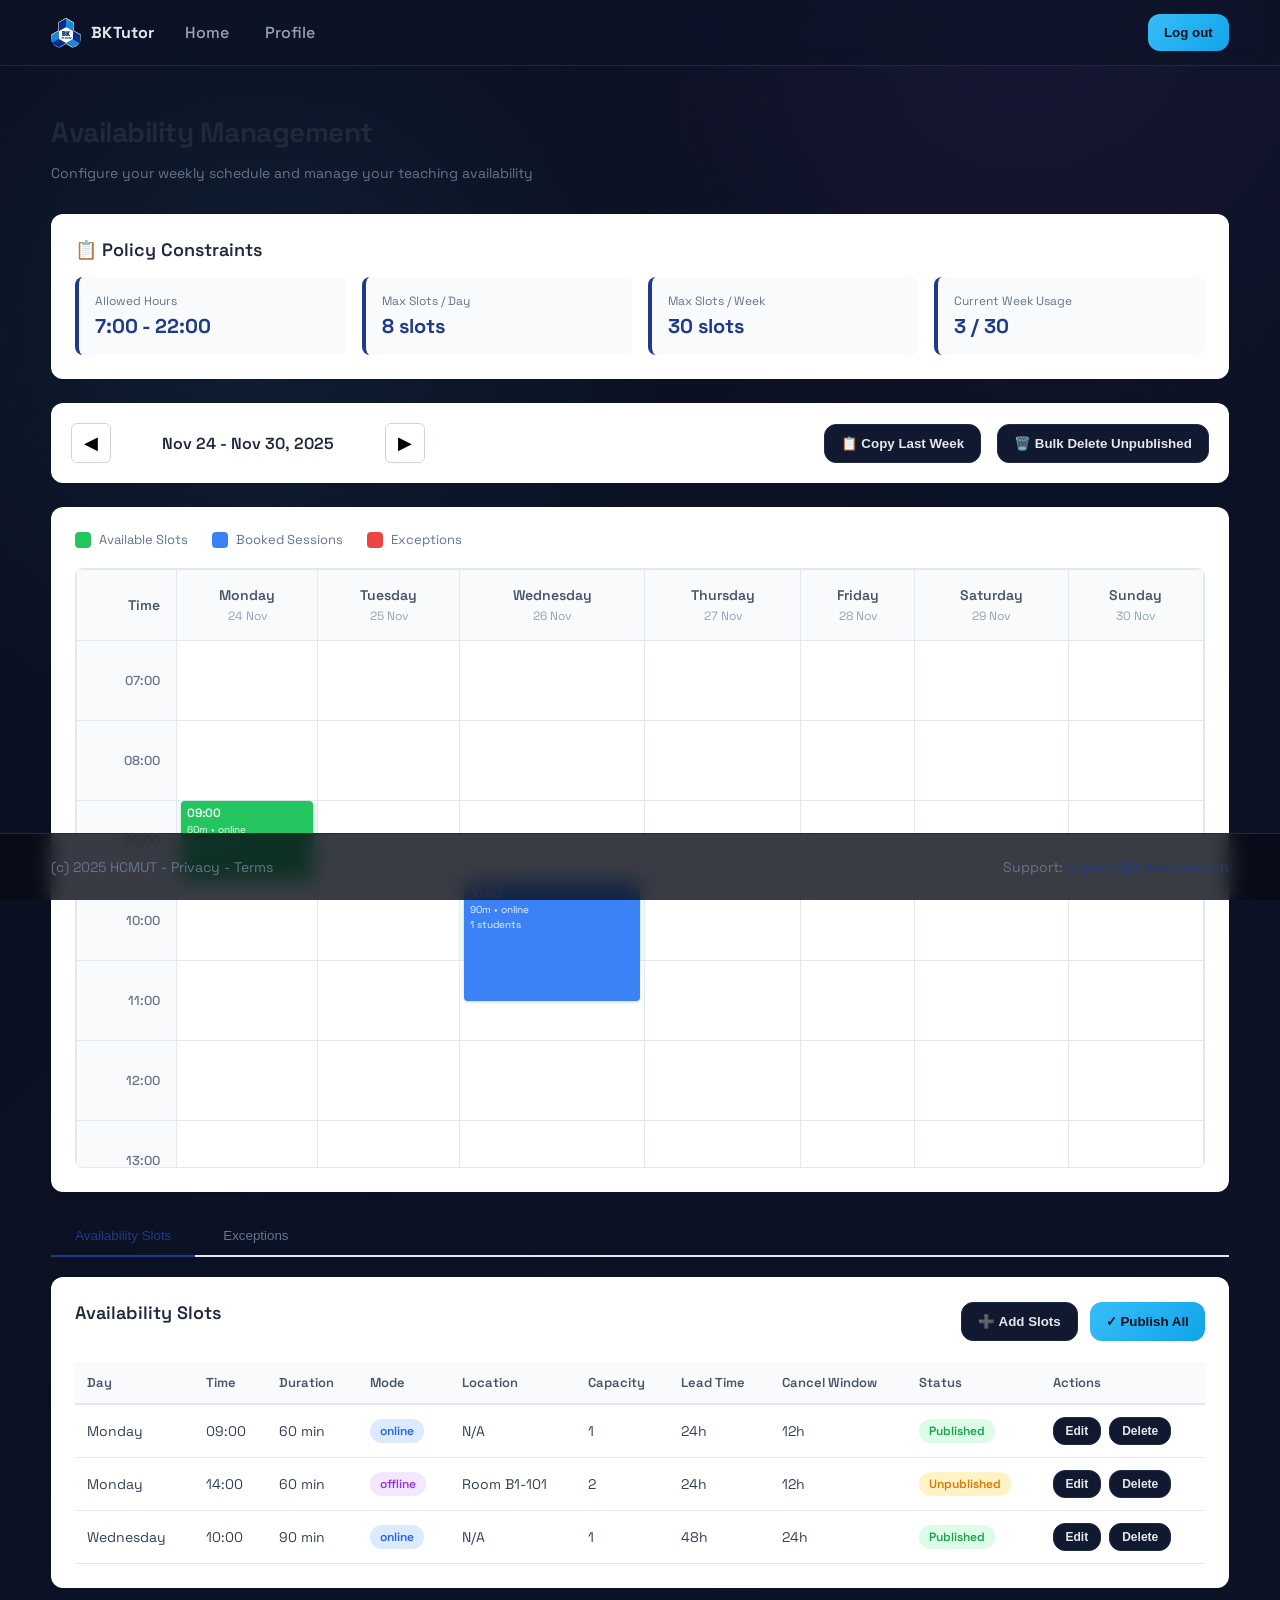
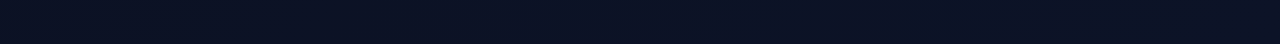
==== html/tutor_management_page.html @ eadf15f5 "add+fix" ====
<!DOCTYPE html>
<html lang="en">

<head>
    <meta charset="UTF-8">
    <meta name="viewport" content="width=device-width, initial-scale=1.0">
    <title>BKTutor | Profile</title>
    <link rel="stylesheet" href="/static/css/style.css">
    <link rel="stylesheet" href="/static/css/tutor_management_page.css">
</head>

<body>
    <header class="nav">
        <div class="container nav-inner">
            <a class="nav-brand" href="/student.html" aria-label="student Home">
                <img src="/static/images/hcmut.svg" alt="BKTutor">
                <span>BKTutor</span>
            </a>
            <nav class="nav-links">
                <a href="/student.html">Home</a>
                <a href="/profile.html" class="active">Profile</a>
            </nav>
            <div class="spacer"></div>
            <button id="logoutBtn" class="btn primary" type="button">Log out</button>
        </div>
    </header>
    <main>
        <div class="container">
            <div id="alertBox" class="alert"></div>

            <div class="page-header">
                <h1>Availability Management</h1>
                <p>Configure your weekly schedule and manage your teaching availability</p>
            </div>

            <!-- Policy Limits -->
            <div class="policy-card">
                <div class="policy-header">
                    📋 Policy Constraints
                </div>
                <div class="policy-grid">
                    <div class="policy-item">
                        <div class="label">Allowed Hours</div>
                        <div class="value">7:00 - 22:00</div>
                    </div>
                    <div class="policy-item">
                        <div class="label">Max Slots / Day</div>
                        <div class="value">8 slots</div>
                    </div>
                    <div class="policy-item">
                        <div class="label">Max Slots / Week</div>
                        <div class="value">30 slots</div>
                    </div>
                    <div class="policy-item" id="weekUsageItem">
                        <div class="label">Current Week Usage</div>
                        <div class="value" id="weekUsage">0 / 30</div>
                    </div>
                </div>
            </div>

            <!-- Week Controls -->
            <div class="week-controls">
                <div class="week-nav">
                    <button id="prevWeek">◀</button>
                    <div class="week-display" id="weekDisplay">Nov 25 - Dec 1, 2025</div>
                    <button id="nextWeek">▶</button>
                </div>
                <div class="spacer"></div>
                <button class="btn secondary" id="copyLastWeek">📋 Copy Last Week</button>
                <button class="btn danger" id="bulkDeleteUnpublished">🗑️ Bulk Delete Unpublished</button>
            </div>

            <!-- Calendar -->
            <div class="calendar-card">
                <div class="calendar-legend">
                    <div class="legend-item">
                        <div class="legend-color available"></div>
                        <span>Available Slots</span>
                    </div>
                    <div class="legend-item">
                        <div class="legend-color booked"></div>
                        <span>Booked Sessions</span>
                    </div>
                    <div class="legend-item">
                        <div class="legend-color exception"></div>
                        <span>Exceptions</span>
                    </div>
                </div>
                <div id="calendarContainer"></div>
            </div>

            <!-- Tabs -->
            <div class="tabs">
                <button class="tab active" data-tab="availability">Availability Slots</button>
                <button class="tab" data-tab="exceptions">Exceptions</button>
            </div>

            <!-- Availability Slots Table -->
            <div class="tab-content active" id="availabilityTab">
                <div class="slots-table-card">
                    <div class="table-header">
                        <h2>Availability Slots</h2>
                        <div class="table-actions">
                            <button class="btn success" id="addSlotBtn">➕ Add Slots</button>
                            <button class="btn primary" id="publishAllBtn">✓ Publish All</button>
                        </div>
                    </div>
                    <table id="slotsTable">
                        <thead>
                            <tr>
                                <th>Day</th>
                                <th>Time</th>
                                <th>Duration</th>
                                <th>Mode</th>
                                <th>Location</th>
                                <th>Capacity</th>
                                <th>Lead Time</th>
                                <th>Cancel Window</th>
                                <th>Status</th>
                                <th>Actions</th>
                            </tr>
                        </thead>
                        <tbody id="slotsTableBody">
                            <tr>
                                <td colspan="10" style="text-align: center; padding: 40px; color: #64748b;">
                                    No availability slots configured for this week
                                </td>
                            </tr>
                        </tbody>
                    </table>
                </div>
            </div>

            <!-- Exceptions Tab -->
            <div class="tab-content" id="exceptionsTab">
                <div class="slots-table-card">
                    <div class="table-header">
                        <h2>Blackout Dates & Exceptions</h2>
                        <button class="btn success" id="addExceptionBtn">➕ Add Exception</button>
                    </div>
                    <table id="exceptionsTable">
                        <thead>
                            <tr>
                                <th>Date/Time</th>
                                <th>Reason</th>
                                <th>Actions</th>
                            </tr>
                        </thead>
                        <tbody id="exceptionsTableBody">
                            <tr>
                                <td colspan="3" style="text-align: center; padding: 40px; color: #64748b;">
                                    No exceptions configured
                                </td>
                            </tr>
                        </tbody>
                    </table>
                </div>
            </div>
        </div>
    </main>

    <!-- Add/Edit Slot Modal -->
    <div id="slotModal" class="modal">
        <div class="modal-content">
            <div class="modal-header">Add Availability Slot</div>
            <form id="slotForm">
                <div class="form-group">
                    <label>Recurrence Type</label>
                    <select id="recurrence">
                        <option value="once">One-time</option>
                        <option value="weekly">Weekly Recurring</option>
                    </select>
                </div>
                <div class="form-row">
                    <div class="form-group">
                        <label>Day</label>
                        <select id="slotDay" required>
                            <option value="">Select day</option>
                            <option value="Monday">Monday</option>
                            <option value="Tuesday">Tuesday</option>
                            <option value="Wednesday">Wednesday</option>
                            <option value="Thursday">Thursday</option>
                            <option value="Friday">Friday</option>
                            <option value="Saturday">Saturday</option>
                            <option value="Sunday">Sunday</option>
                        </select>
                    </div>
                    <div class="form-group">
                        <label>Date (if one-time)</label>
                        <input type="date" id="slotDate">
                    </div>
                </div>
                <div class="form-row">
                    <div class="form-group">
                        <label>Start Time</label>
                        <input type="time" id="startTime" required>
                    </div>
                    <div class="form-group">
                        <label>Duration (minutes)</label>
                        <select id="duration" required>
                            <option value="30">30 min</option>
                            <option value="60" selected>60 min</option>
                            <option value="90">90 min</option>
                            <option value="120">120 min</option>
                        </select>
                    </div>
                </div>
                <div class="form-row">
                    <div class="form-group">
                        <label>Mode</label>
                        <select id="mode" required>
                            <option value="online">Online</option>
                            <option value="offline">Offline</option>
                        </select>
                    </div>
                    <div class="form-group">
                        <label>Capacity</label>
                        <input type="number" id="capacity" value="1" min="1" max="10" required>
                    </div>
                </div>
                <div class="form-group">
                    <label>Location (for offline mode)</label>
                    <input type="text" id="location" placeholder="e.g., Room B1-101">
                </div>
                <div class="form-row">
                    <div class="form-group">
                        <label>Lead Time (hours)</label>
                        <input type="number" id="leadTime" value="24" min="1" required>
                    </div>
                    <div class="form-group">
                        <label>Cancel Window (hours)</label>
                        <input type="number" id="cancelWindow" value="12" min="1" required>
                    </div>
                </div>
                <div class="modal-footer">
                    <button type="button" class="btn secondary" id="cancelSlotBtn">Cancel</button>
                    <button type="submit" class="btn success">Save Slot</button>
                </div>
            </form>
        </div>
    </div>

    <!-- Add Exception Modal -->
    <div id="exceptionModal" class="modal">
        <div class="modal-content">
            <div class="modal-header">Add Exception</div>
            <form id="exceptionForm">
                <div class="form-row">
                    <div class="form-group">
                        <label>Start Date</label>
                        <input type="date" id="exceptionStartDate" required>
                    </div>
                    <div class="form-group">
                        <label>End Date</label>
                        <input type="date" id="exceptionEndDate" required>
                    </div>
                </div>
                <div class="form-row">
                    <div class="form-group">
                        <label>Start Time (optional)</label>
                        <input type="time" id="exceptionStartTime">
                    </div>
                    <div class="form-group">
                        <label>End Time (optional)</label>
                        <input type="time" id="exceptionEndTime">
                    </div>
                </div>
                <div class="form-group">
                    <label>Reason</label>
                    <textarea id="exceptionReason" rows="3" placeholder="e.g., Holiday, Conference, etc."></textarea>
                </div>
                <div class="modal-footer">
                    <button type="button" class="btn secondary" id="cancelExceptionBtn">Cancel</button>
                    <button type="submit" class="btn success">Save Exception</button>
                </div>
            </form>
        </div>
    </div>
    <footer class="footer">
        <div class="container" style="display: flex; gap: 16px; flex-wrap: wrap; justify-content: space-between;">
            <div>(c) 2025 HCMUT - Privacy - Terms</div>
            <div>Support: <a href="mailto:support@hcmut.edu.vn">support@hcmut.edu.vn</a></div>
        </div>
    </footer>
    <script src="/static/js/tutor_management_page.js"></script>
</body>

</html>
---- static/css/style.css ----
@import url("https://fonts.googleapis.com/css2?family=Space+Grotesk:wght@400;500;600;700&display=swap");

:root {
    --bg: #0b1021;
    --bg-2: #0f162c;
    --surface: #10192f;
    --surface-2: #0f172a;
    --border: #1f2a44;
    --text: #e5e7eb;
    --muted: #9ca3af;
    --accent: #38bdf8;
    --accent-2: #a855f7;
    --success: #22c55e;
    --error: #ef4444;
    --shadow: 0 20px 70px rgba(0, 0, 0, 0.35);

}

*,
*::before,
*::after {
    box-sizing: border-box;
}

body {
    margin: 0;
    min-height: 100vh;
    color: var(--text);
    font-family: "Space Grotesk", "Segoe UI", system-ui, sans-serif;
    background: radial-gradient(circle at 20% 20%, rgba(56, 189, 248, 0.08), transparent 25%),
        radial-gradient(circle at 80% 0%, rgba(168, 85, 247, 0.08), transparent 25%),
        linear-gradient(135deg, var(--bg) 0%, #0c1327 100%);
}

a {
    color: var(--accent);
    text-decoration: none;
}

img {
    max-width: 100%;
    display: block;
}

.container {
    width: min(1200px, 92vw);
    margin: 0 auto;
}

.nav {
    position: sticky;
    top: 0;
    z-index: 20;
    backdrop-filter: blur(12px);
    background: rgba(12, 19, 39, 0.75);
    border-bottom: 1px solid var(--border);
}

.nav-inner {
    display: flex;
    align-items: center;
    gap: 20px;
    padding: 14px 0;
}

.nav-brand {
    display: inline-flex;
    align-items: center;
    gap: 10px;
    font-weight: 700;
    color: var(--text);
    letter-spacing: 0.2px;
}

.nav-brand img {
    width: 30px;
    height: 30px;
    border-radius: 10px;
}

.nav-links {
    display: flex;
    gap: 16px;
    align-items: center;
}

.nav-links a {
    color: var(--muted);
    font-weight: 500;
    padding: 8px 10px;
    border-radius: 8px;
    transition: color 150ms ease, background 150ms ease;
}

.nav-links a:hover {
    color: var(--text);
    background: rgba(255, 255, 255, 0.04);
}

.spacer {
    flex: 1;
}

.btn {
    display: inline-flex;
    align-items: center;
    justify-content: center;
    gap: 8px;
    padding: 11px 16px;
    border-radius: 12px;
    font-weight: 600;
    border: 1px solid var(--border);
    background: var(--surface);
    color: var(--text);
    cursor: pointer;
    transition: transform 150ms ease, box-shadow 150ms ease, border-color 150ms ease;
    white-space: nowrap;
}

.btn:hover {
    transform: translateY(-1px);
    border-color: rgba(255, 255, 255, 0.08);
    box-shadow: var(--shadow);
}

.btn.primary {
    background: linear-gradient(135deg, var(--accent) 0%, #0ea5e9 100%);
    border: none;
    color: #0b1021;
}

.btn.ghost {
    background: rgba(255, 255, 255, 0.03);
}


h1 {
    font-size: clamp(32px, 5vw, 48px);
    margin: 16px 0 12px;
    letter-spacing: -0.5px;
}

h2 {
    font-size: clamp(26px, 4vw, 34px);
    margin: 0 0 18px;
}


.footer {
    position: fixed;
    bottom: 0;
    left: 0;
    width: 100%;
    border-top: 1px solid var(--border);
    padding: 24px 0;
    background: rgba(9, 12, 22, 0.8);
    backdrop-filter: blur(10px);

}

.footer a {
    color: var(--text);
}
---- static/css/tutor_management_page.css ----
main {
    flex: 1;
    padding: 32px 24px;
}

.page-header {
    margin-bottom: 32px;
}

.page-header h1 {
    font-size: 28px;
    color: #1e293b;
    margin-bottom: 8px;
}

.page-header p {
    color: #64748b;
    font-size: 14px;
}

.policy-card {
    background: white;
    border-radius: 12px;
    padding: 24px;
    margin-bottom: 24px;
    box-shadow: 0 1px 3px rgba(0, 0, 0, 0.1);
}

.policy-header {
    font-size: 18px;
    font-weight: 600;
    color: #1e293b;
    margin-bottom: 16px;
    display: flex;
    align-items: center;
    gap: 8px;
}

.policy-grid {
    display: grid;
    grid-template-columns: repeat(auto-fit, minmax(200px, 1fr));
    gap: 16px;
}

.policy-item {
    padding: 16px;
    background: #f8fafc;
    border-radius: 8px;
    border-left: 4px solid #1e3a8a;
}

.policy-item .label {
    font-size: 12px;
    color: #64748b;
    margin-bottom: 4px;
}

.policy-item .value {
    font-size: 20px;
    font-weight: 700;
    color: #1e3a8a;
}

.policy-item.warning {
    border-left-color: #f59e0b;
}

.policy-item.warning .value {
    color: #f59e0b;
}

.policy-item.danger {
    border-left-color: #dc2626;
}

.policy-item.danger .value {
    color: #dc2626;
}

.week-controls {
    background: white;
    border-radius: 12px;
    padding: 20px;
    margin-bottom: 24px;
    box-shadow: 0 1px 3px rgba(0, 0, 0, 0.1);
    display: flex;
    align-items: center;
    gap: 16px;
    flex-wrap: wrap;
}

.week-nav {
    display: flex;
    align-items: center;
    gap: 12px;
}

.week-nav button {
    padding: 8px 12px;
    background: white;
    border: 1px solid #cbd5e1;
    border-radius: 6px;
    cursor: pointer;
    font-size: 18px;
    transition: all 0.2s;
}

.week-nav button:hover {
    background: #f1f5f9;
}

.week-display {
    font-size: 16px;
    font-weight: 600;
    color: #1e293b;
    min-width: 250px;
    text-align: center;
}

.calendar-card {
    background: white;
    border-radius: 12px;
    padding: 24px;
    margin-bottom: 24px;
    box-shadow: 0 1px 3px rgba(0, 0, 0, 0.1);
}

.calendar-legend {
    display: flex;
    gap: 24px;
    margin-bottom: 20px;
    flex-wrap: wrap;
}

.legend-item {
    display: flex;
    align-items: center;
    gap: 8px;
    font-size: 13px;
    color: #64748b;
}

.legend-color {
    width: 16px;
    height: 16px;
    border-radius: 4px;
}

.legend-color.available {
    background: #22c55e;
}

.legend-color.booked {
    background: #3b82f6;
}

.legend-color.exception {
    background: #ef4444;
}

.calendar {
    width: 100%;
    border-collapse: collapse;
    background: white;
}

.calendar-wrapper {
    max-height: 600px;
    overflow-y: auto;
    border: 1px solid #e2e8f0;
    border-radius: 8px;
}

.calendar th {
    background: #f8fafc;
    padding: 16px 8px;
    text-align: center;
    font-weight: 600;
    font-size: 14px;
    color: #475569;
    border: 1px solid #e2e8f0;
    position: sticky;
    top: 0;
    z-index: 10;
}

.calendar th.time-header {
    width: 100px;
    text-align: right;
    padding-right: 16px;
}

.calendar td {
    border: 1px solid #e2e8f0;
    min-height: 80px;
    height: 80px;
    vertical-align: top;
    position: relative;
    background: white;
    padding: 4px;
}

.calendar td.time-cell {
    text-align: right;
    padding-right: 16px;
    font-size: 13px;
    color: #64748b;
    background: #f8fafc;
    font-weight: 500;
    vertical-align: middle;
    position: sticky;
    left: 0;
    z-index: 5;
}

.calendar td.day-cell {
    cursor: pointer;
    transition: background 0.2s;
    position: relative;
}

.calendar td.day-cell:hover {
    background: #f8fafc;
}

.calendar td.day-cell.disabled {
    background: #f1f5f9;
    cursor: not-allowed;
}

.calendar td.day-cell.has-slots {
    background: #f0fdf4;
}

.slot {
    position: absolute;
    left: 4px;
    right: 4px;
    background: #22c55e;
    color: white;
    border-radius: 4px;
    padding: 6px 8px;
    font-size: 11px;
    cursor: pointer;
    transition: all 0.2s;
    overflow: hidden;
    box-shadow: 0 1px 3px rgba(0, 0, 0, 0.2);
    z-index: 2;
}

.slot:hover {
    background: #16a34a;
    box-shadow: 0 2px 6px rgba(0, 0, 0, 0.3);
    z-index: 3;
}

.slot.booked {
    background: #3b82f6;
}

.slot.booked:hover {
    background: #2563eb;
}

.slot.exception {
    background: #ef4444;
}

.slot.exception:hover {
    background: #dc2626;
}

.slot .slot-time {
    font-weight: 600;
    font-size: 12px;
}

.slot .slot-details {
    font-size: 10px;
    margin-top: 2px;
    opacity: 0.9;
}

.slot {
    background: #22c55e;
    color: white;
    border-radius: 4px;
    padding: 4px 6px;
    font-size: 11px;
    margin-bottom: 2px;
    cursor: pointer;
    transition: all 0.2s;
}

.slot:hover {
    background: #16a34a;
}

.slot.booked {
    background: #3b82f6;
}

.slot.booked:hover {
    background: #2563eb;
}

.slot.exception {
    background: #ef4444;
}

.slot.exception:hover {
    background: #dc2626;
}

.slots-table-card {
    background: white;
    border-radius: 12px;
    padding: 24px;
    margin-bottom: 24px;
    box-shadow: 0 1px 3px rgba(0, 0, 0, 0.1);
}

.table-header {
    display: flex;
    justify-content: space-between;
    align-items: center;
    margin-bottom: 20px;
}

.table-header h2 {
    font-size: 18px;
    font-weight: 600;
    color: #1e293b;
}

.table-actions {
    display: flex;
    gap: 12px;
}

table {
    width: 100%;
    border-collapse: collapse;
}

thead {
    background: #f8fafc;
}

th {
    padding: 12px;
    text-align: left;
    font-size: 13px;
    font-weight: 600;
    color: #475569;
    border-bottom: 2px solid #e2e8f0;
}

td {
    padding: 12px;
    border-bottom: 1px solid #e2e8f0;
    font-size: 14px;
    color: #334155;
}

.badge {
    display: inline-block;
    padding: 4px 10px;
    border-radius: 12px;
    font-size: 12px;
    font-weight: 600;
}

.badge.published {
    background: #dcfce7;
    color: #16a34a;
}

.badge.unpublished {
    background: #fef3c7;
    color: #d97706;
}

.badge.online {
    background: #dbeafe;
    color: #2563eb;
}

.badge.offline {
    background: #f3e8ff;
    color: #9333ea;
}

.action-buttons {
    display: flex;
    gap: 8px;
}

.action-buttons button {
    padding: 6px 12px;
    font-size: 12px;
}

.modal {
    display: none;
    position: fixed;
    top: 0;
    left: 0;
    width: 100%;
    height: 100%;
    background: rgba(0, 0, 0, 0.5);
    z-index: 1000;
    align-items: center;
    justify-content: center;
}

.modal.active {
    display: flex;
}

.modal-content {
    background: white;
    border-radius: 12px;
    padding: 32px;
    max-width: 600px;
    width: 90%;
    max-height: 90vh;
    overflow-y: auto;
}

.modal-header {
    font-size: 20px;
    font-weight: 600;
    margin-bottom: 24px;
    color: #1e293b;
}

.form-group {
    margin-bottom: 20px;
}

.form-group label {
    display: block;
    margin-bottom: 8px;
    font-weight: 500;
    color: #334155;
    font-size: 14px;
}

.form-group input,
.form-group select,
.form-group textarea {
    width: 100%;
    padding: 10px 12px;
    border: 1px solid #cbd5e1;
    border-radius: 6px;
    font-size: 14px;
    transition: border 0.2s;
}

.form-group input:focus,
.form-group select:focus,
.form-group textarea:focus {
    outline: none;
    border-color: #1e3a8a;
}

.form-row {
    display: grid;
    grid-template-columns: 1fr 1fr;
    gap: 16px;
}

.checkbox-group {
    display: flex;
    align-items: center;
    gap: 8px;
}

.checkbox-group input[type="checkbox"] {
    width: auto;
}

.modal-footer {
    display: flex;
    gap: 12px;
    justify-content: flex-end;
    margin-top: 24px;
    padding-top: 24px;
    border-top: 1px solid #e2e8f0;
}

.alert {
    padding: 12px 16px;
    border-radius: 8px;
    margin-bottom: 20px;
    display: none;
}

.alert.active {
    display: block;
}

.alert.success {
    background: #dcfce7;
    color: #166534;
    border: 1px solid #bbf7d0;
}

.alert.error {
    background: #fee2e2;
    color: #991b1b;
    border: 1px solid #fecaca;
}

.alert.warning {
    background: #fef3c7;
    color: #92400e;
    border: 1px solid #fde68a;
}

.footer {
    background: rgba(9, 12, 22, 0.8);
    /* border-top: 1px solid #e5e7eb; */
    padding: 24px;
    margin-top: auto;
    color: #64748b;
    font-size: 14px;
    z-index: 10;
}

.footer a {
    color: #1e3a8a;
    text-decoration: none;
}

.footer a:hover {
    text-decoration: underline;
}

.tabs {
    display: flex;
    gap: 4px;
    margin-bottom: 20px;
    border-bottom: 2px solid #e2e8f0;
}

.tab {
    padding: 12px 24px;
    background: none;
    border: none;
    cursor: pointer;
    font-weight: 500;
    color: #64748b;
    border-bottom: 2px solid transparent;
    margin-bottom: -2px;
    transition: all 0.2s;
}

.tab:hover {
    color: #1e3a8a;
}

.tab.active {
    color: #1e3a8a;
    border-bottom-color: #1e3a8a;
}

.tab-content {
    display: none;
}

.tab-content.active {
    display: block;
}

.loading {
    text-align: center;
    padding: 40px;
    color: #64748b;
}

.spinner {
    border: 3px solid #f3f4f6;
    border-top: 3px solid #1e3a8a;
    border-radius: 50%;
    width: 40px;
    height: 40px;
    animation: spin 1s linear infinite;
    margin: 0 auto 16px;
}

@keyframes spin {
    0% {
        transform: rotate(0deg);
    }

    100% {
        transform: rotate(360deg);
    }
}

@media (max-width: 768px) {
    .policy-grid {
        grid-template-columns: 1fr;
    }

    .week-controls {
        flex-direction: column;
    }

    .calendar {
        font-size: 11px;
    }

    .form-row {
        grid-template-columns: 1fr;
    }

    table {
        font-size: 12px;
    }

    th,
    td {
        padding: 8px 4px;
    }
}
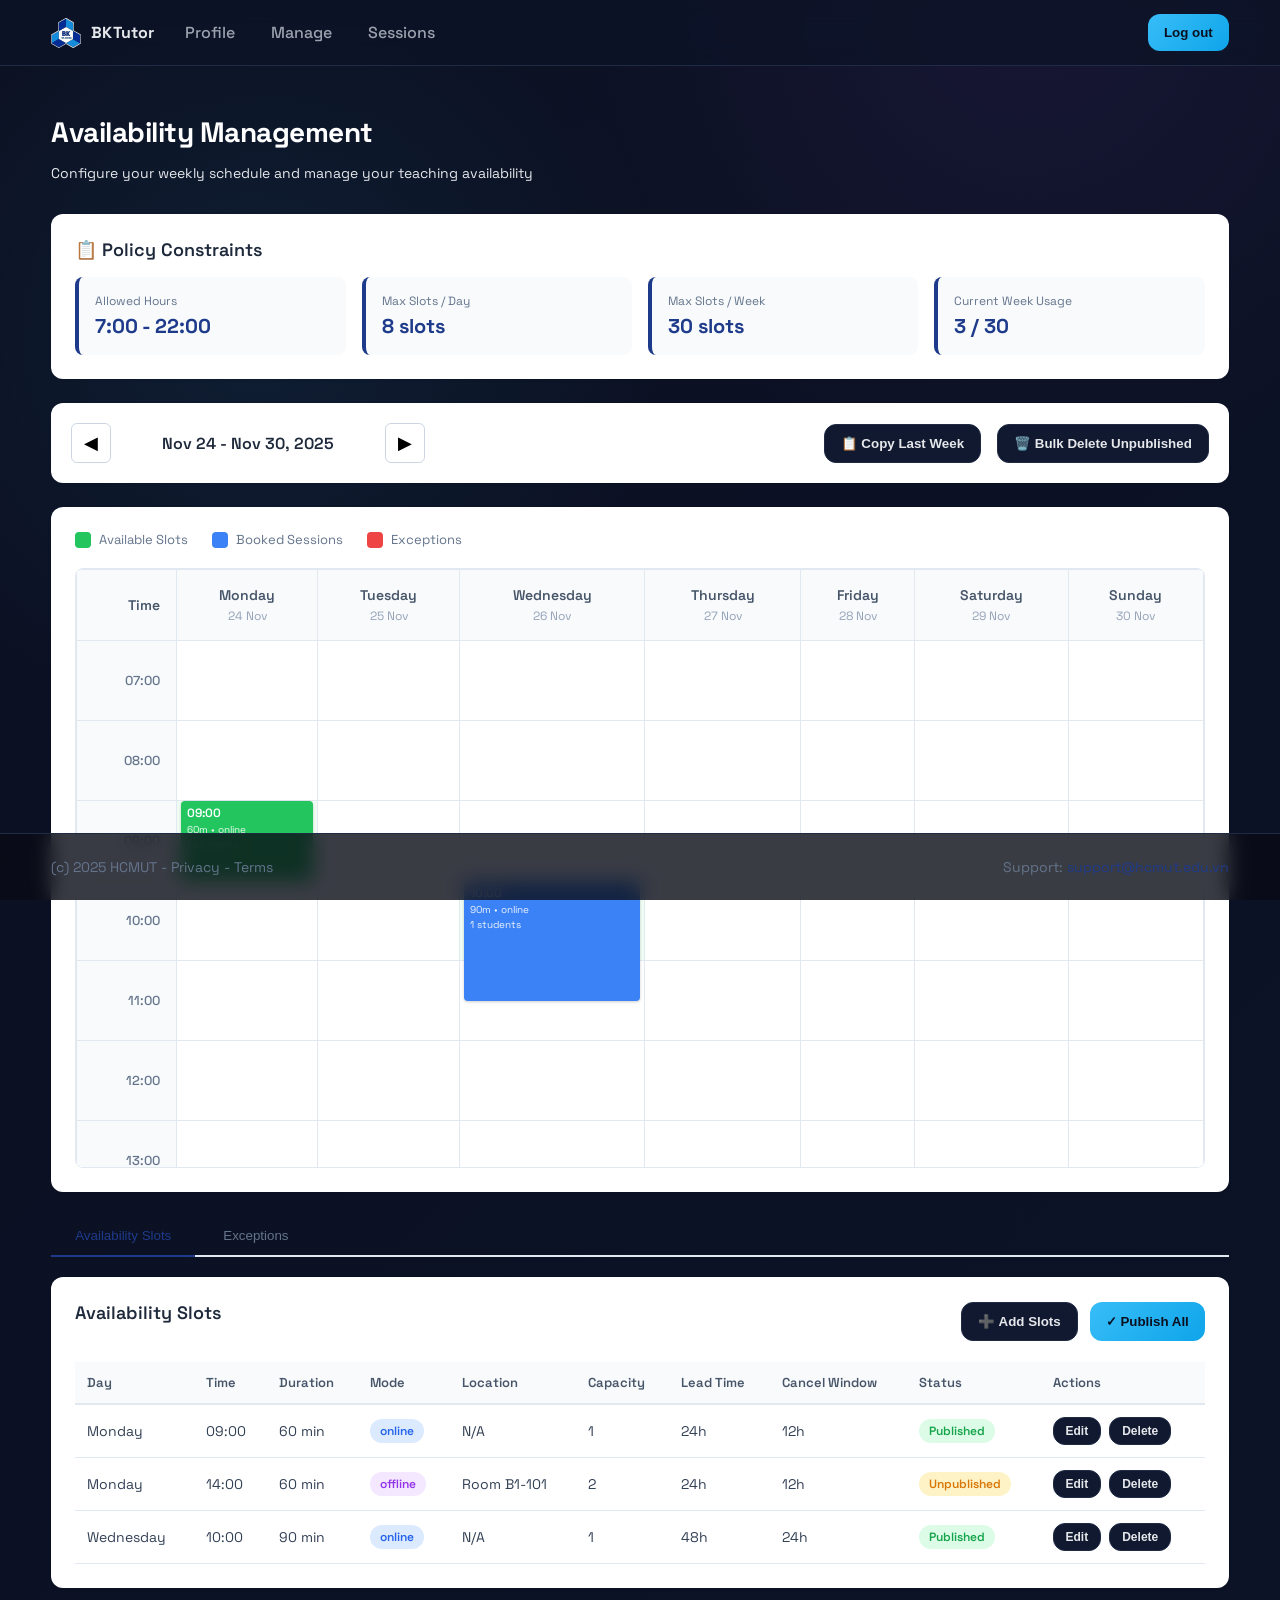
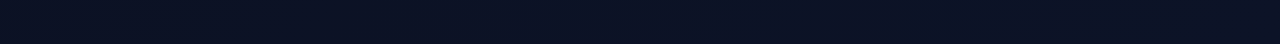
==== commit af1828f7: "fix" ====
--- a/html/tutor_management_page.html
+++ b/html/tutor_management_page.html
@@ -4,7 +4,7 @@
 <head>
     <meta charset="UTF-8">
     <meta name="viewport" content="width=device-width, initial-scale=1.0">
-    <title>BKTutor | Profile</title>
+    <title>BKTutor | Manage</title>
     <link rel="stylesheet" href="/static/css/style.css">
     <link rel="stylesheet" href="/static/css/tutor_management_page.css">
 </head>
@@ -17,8 +17,9 @@
                 <span>BKTutor</span>
             </a>
             <nav class="nav-links">
-                <a href="/student.html">Home</a>
-                <a href="/profile.html" class="active">Profile</a>
+                <a href="/html/tutor_profile.html">Profile</a>
+                <a href="/html/tutor_management_page.html" class="active">Manage</a>
+                <a href="/html/tutor_manage_session.html">Sessions</a>
             </nav>
             <div class="spacer"></div>
             <button id="logoutBtn" class="btn primary" type="button">Log out</button>
--- a/static/css/style.css
+++ b/static/css/style.css
@@ -75,7 +75,7 @@
 .nav-brand img {
     width: 30px;
     height: 30px;
-    border-radius: 10px;
+    /* border-radius: 10px; */
 }
 
 .nav-links {
--- a/static/css/tutor_management_page.css
+++ b/static/css/tutor_management_page.css
@@ -9,12 +9,12 @@
 
 .page-header h1 {
     font-size: 28px;
-    color: #1e293b;
+    color: white;
     margin-bottom: 8px;
 }
 
 .page-header p {
-    color: #64748b;
+    color: var(--text);
     font-size: 14px;
 }
 
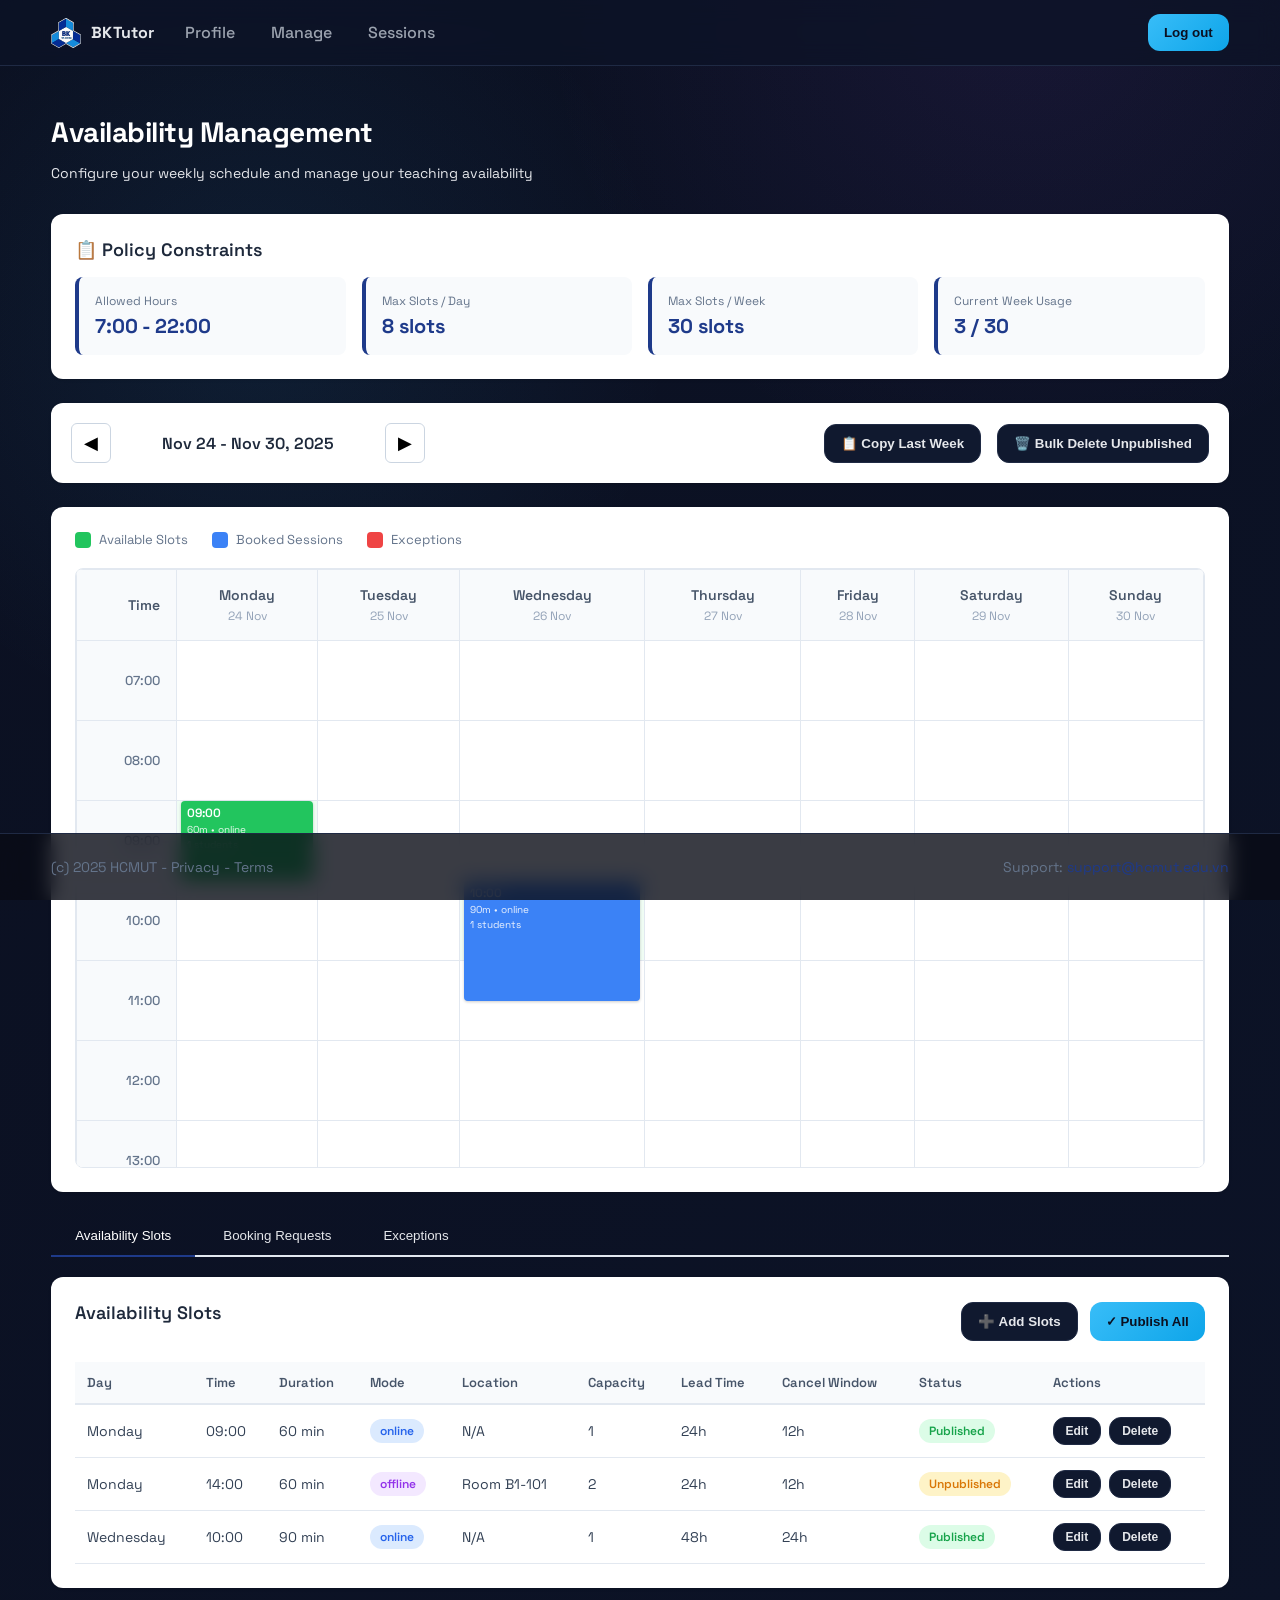
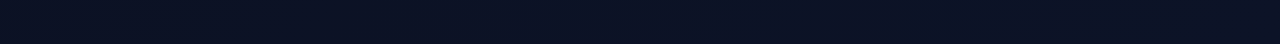
==== commit 9e5ac973: "." ====
--- a/html/tutor_management_page.html
+++ b/html/tutor_management_page.html
@@ -93,6 +93,7 @@
             <!-- Tabs -->
             <div class="tabs">
                 <button class="tab active" data-tab="availability">Availability Slots</button>
+                <button class="tab" data-tab="requests">Booking Requests</button>
                 <button class="tab" data-tab="exceptions">Exceptions</button>
             </div>
 
--- a/static/css/tutor_management_page.css
+++ b/static/css/tutor_management_page.css
@@ -551,7 +551,7 @@
     border: none;
     cursor: pointer;
     font-weight: 500;
-    color: #64748b;
+    color: var(--text);
     border-bottom: 2px solid transparent;
     margin-bottom: -2px;
     transition: all 0.2s;
@@ -562,7 +562,7 @@
 }
 
 .tab.active {
-    color: #1e3a8a;
+    color: white;
     border-bottom-color: #1e3a8a;
 }
 
